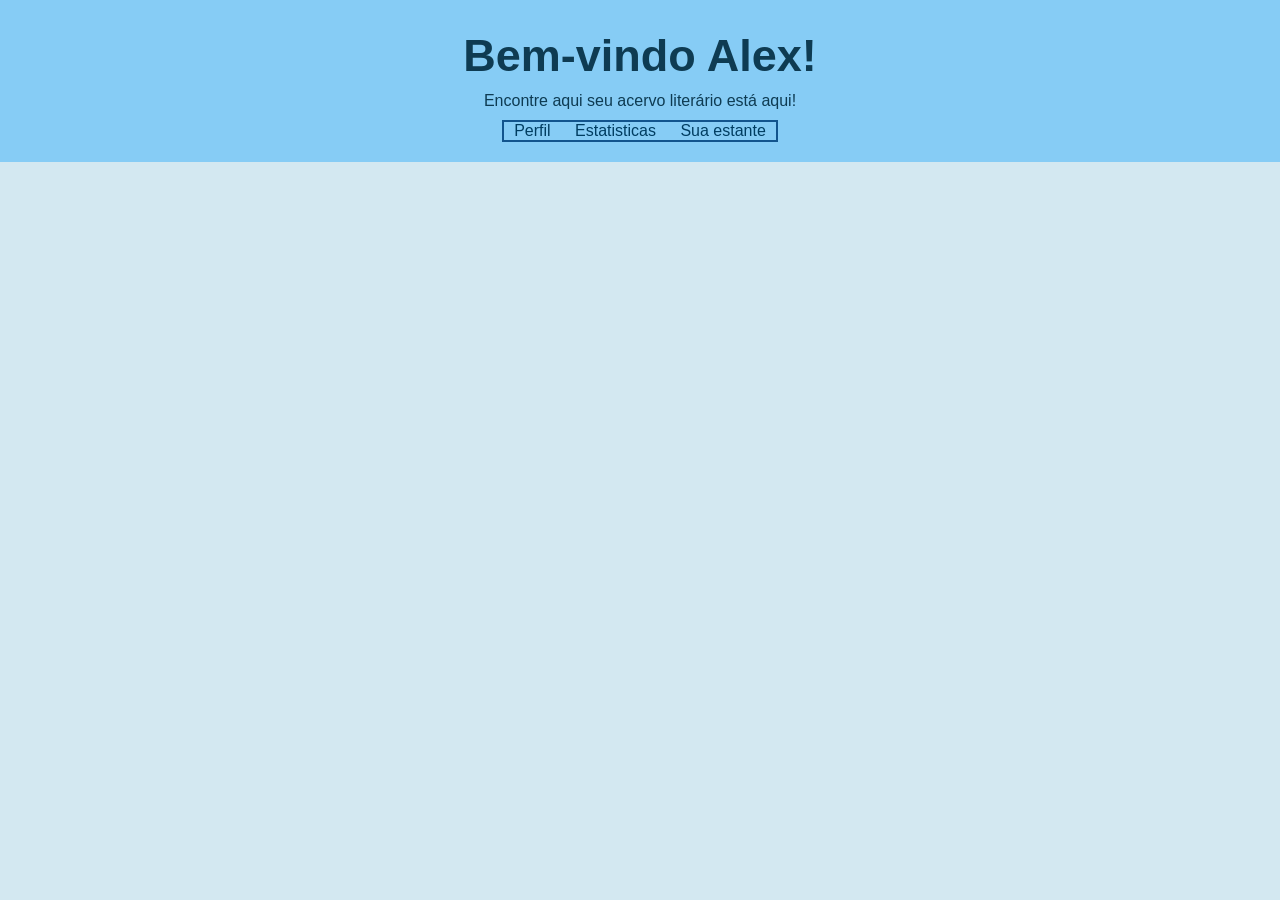
==== index.html @ f669b971 "Primeiro commit" ====
<!DOCTYPE html>
<html lang="pt-br">
<head>
    <meta charset="UTF-8">
    <meta name="viewport" content="width=device-width, initial-scale=1.0">
    <title>Primeiro Site</title>
    <link rel="stylesheet" href="style.css">
</head>
<body>
    <header>
        <h1 id="titulo">Bem-vindo Alex!</h1>
        <p id="sub">Encontre aqui seu acervo literário está aqui!</p>

        <nav>
            <a href="perfil.html">Perfil</a>
            <a href="estatisticas.html">Estatisticas</a>
            <a href="estante.html">Sua estante</a>
        </nav>
    </header>


</body>
</html>
---- style.css ----
*{
    margin: 0;
}

header{
    background-color: rgb(134, 204, 245);
    color: rgb(14, 59, 82);
    padding: 20px;
    display: flex;
    flex-direction: column;
    align-items: center;
}

#titulo{
    margin: 10px 0;
    font-size: 45px;
}

nav{
    border: 2px solid rgb(18, 84, 141);
    margin-top: 10px;
}

a{
    color: rgb(0, 61, 97);
    padding: 0 10px;
    text-decoration: none;
}

a:hover{
    background-color: rgb(76, 127, 221);
}

section{
    background-color: white;
    max-width:fit-content;
    margin: 20px auto;
    padding: 10px;
    border-radius: 8px;
    display: flex;
    gap: 20px;
    flex-wrap: wrap;
    justify-content: flex-start;
    align-items: flex-start;
}

.img-card{
    width: 90%;
    height: 230px;
    object-fit: cover;
    margin: 5px auto;
    border: none;
    border-radius: 5px;
}

article{
    width: 160px;
    height: 360px;
    background-color: rgb(197, 222, 243);
    display: flex;
    flex-direction: column;
    border-radius: 0px;
    box-shadow: 0 3px 8px rgba(0, 0, 0, 0.2);
    transition: 0.3s;
}

.titulo-card{
    margin: 8px, 5px;
    text-align: center;
    font-size: 20px;
    color: rgb(0, 12, 20)
}

.texto-card{
    margin: 0 5px;
}

.botao-card{
    background-color: rgb(80, 155, 216);
    padding: 5px;
    width: 80%;
    margin: auto auto 5px;
    border-radius: 24px;
    text-align: center;
    border: 2px solid rgb(58, 139, 214);
}

.botao-card:hover{
    background-color: rgb(80, 155, 216);
    color: rgb(56, 101, 131);
    padding: 7px;
    width: 80%;
    border: 2px solid rgb(18, 64, 90);
    margin: auto auto 8px;
    text-align: center;
    border: none;
    transition: 0.5s;
}

body {
    background-color: #d3e8f1;
    font-family: Arial, sans-serif;
}

article:hover {
    transform: translateY(-5px);
    box-shadow: 0 8px 15px rgba(0, 0, 0, 0.3);
}
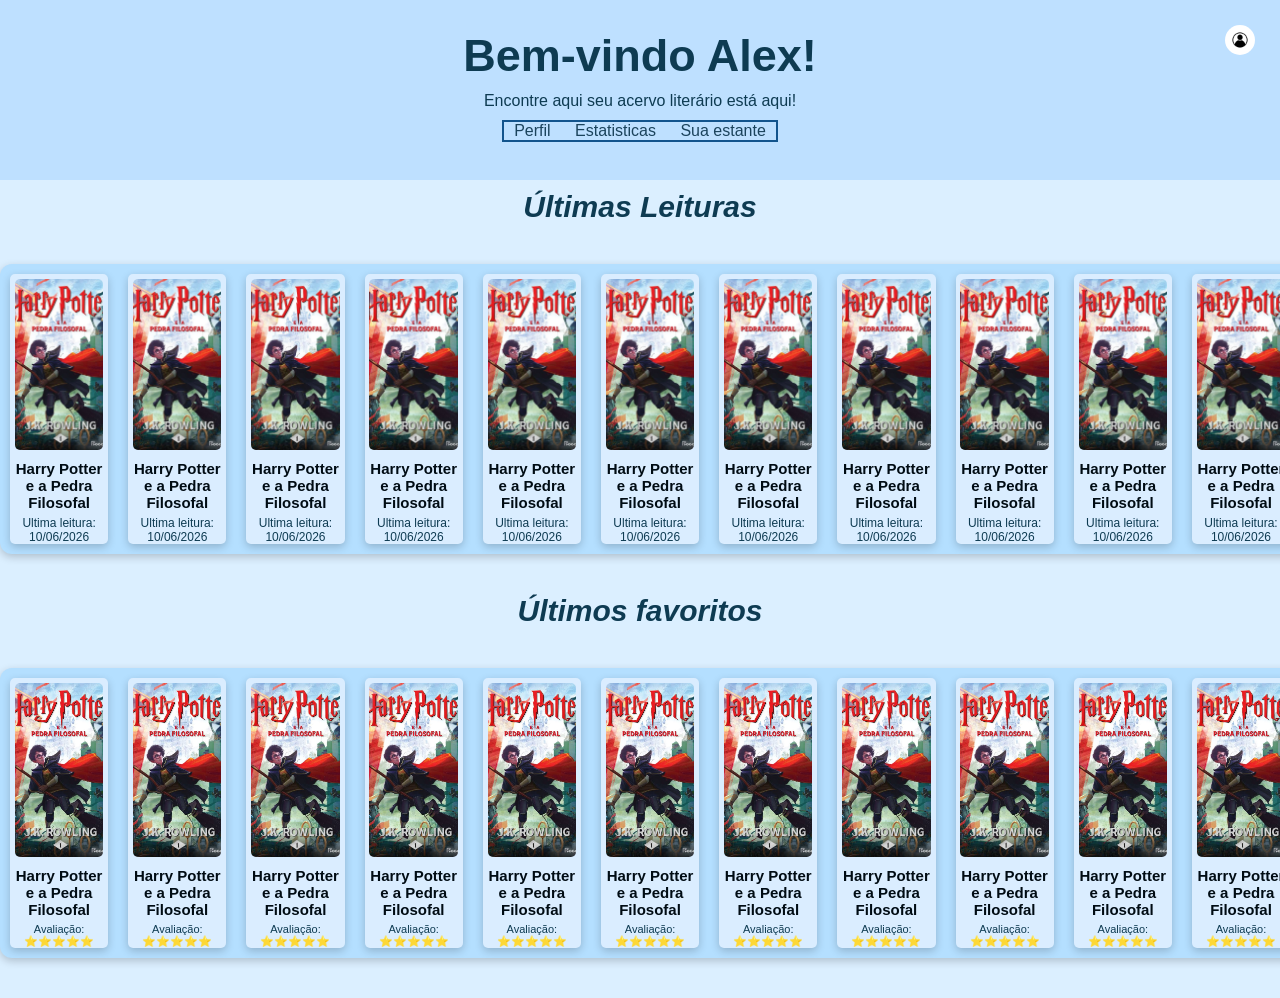
==== commit f717515d: "Criação da Pasta de especificações" ====
--- a/index.html
+++ b/index.html
@@ -6,7 +6,7 @@
     <title>Primeiro Site</title>
     <link rel="stylesheet" href="style.css">
 </head>
-<body>
+<body id="body-inicio">
     <header>
         <h1 id="titulo">Bem-vindo Alex!</h1>
         <p id="sub">Encontre aqui seu acervo literário está aqui!</p>
@@ -16,7 +16,172 @@
             <a href="estatisticas.html">Estatisticas</a>
             <a href="estante.html">Sua estante</a>
         </nav>
+
+       <div>
+            <a href="perfil.html" id="perfil-link"> 
+                <img src="Imagens/Signos/Perfil.jpg" id="perfil">
+            </a>
+       </div>
+
     </header>
+
+
+    <p>
+        <h2 id="ultimas-leituras" >Últimas Leituras</h2>
+    </p>
+
+
+    <section class="historico">
+            <article class="moldura-historico">
+                <img src="Imagens/Harry1.jpg" alt="" class="img-historico">
+                <h1 class="titulo-historico">Harry Potter e a Pedra Filosofal</h1>
+                <a class="ultima-leitura"> Ultima leitura: 10/06/2026  </a>
+            </article>
+
+            <article class="moldura-historico">
+                <img src="Imagens/Harry1.jpg" alt="" class="img-historico">
+                <h1 class="titulo-historico">Harry Potter e a Pedra Filosofal</h1>
+                <a class="ultima-leitura"> Ultima leitura: 10/06/2026  </a>
+            </article>
+
+
+            <article class="moldura-historico">
+                <img src="Imagens/Harry1.jpg" alt="" class="img-historico">
+                <h1 class="titulo-historico">Harry Potter e a Pedra Filosofal</h1>
+                <a class="ultima-leitura"> Ultima leitura: 10/06/2026  </a>
+            </article>
+
+            <article class="moldura-historico">
+                <img src="Imagens/Harry1.jpg" alt="" class="img-historico">
+                <h1 class="titulo-historico">Harry Potter e a Pedra Filosofal</h1>
+                <a class="ultima-leitura"> Ultima leitura: 10/06/2026  </a>
+            </article>
+
+
+            <article class="moldura-historico">
+                <img src="Imagens/Harry1.jpg" alt="" class="img-historico">
+                <h1 class="titulo-historico">Harry Potter e a Pedra Filosofal</h1>
+                <a class="ultima-leitura"> Ultima leitura: 10/06/2026  </a>
+            </article>
+
+            <article class="moldura-historico">
+                <img src="Imagens/Harry1.jpg" alt="" class="img-historico">
+                <h1 class="titulo-historico">Harry Potter e a Pedra Filosofal</h1>
+                <a class="ultima-leitura"> Ultima leitura: 10/06/2026  </a>
+            </article>
+
+            <article class="moldura-historico">
+                <img src="Imagens/Harry1.jpg" alt="" class="img-historico">
+                <h1 class="titulo-historico">Harry Potter e a Pedra Filosofal</h1>
+                <a class="ultima-leitura"> Ultima leitura: 10/06/2026  </a>
+            </article>
+
+
+            <article class="moldura-historico">
+                <img src="Imagens/Harry1.jpg" alt="" class="img-historico">
+                <h1 class="titulo-historico">Harry Potter e a Pedra Filosofal</h1>
+                <a class="ultima-leitura"> Ultima leitura: 10/06/2026  </a>
+            </article>
+
+            <article class="moldura-historico">
+                <img src="Imagens/Harry1.jpg" alt="" class="img-historico">
+                <h1 class="titulo-historico">Harry Potter e a Pedra Filosofal</h1>
+                <a class="ultima-leitura"> Ultima leitura: 10/06/2026  </a>
+            </article>
+
+
+            <article class="moldura-historico">
+                <img src="Imagens/Harry1.jpg" alt="" class="img-historico">
+                <h1 class="titulo-historico">Harry Potter e a Pedra Filosofal</h1>
+                <a class="ultima-leitura"> Ultima leitura: 10/06/2026  </a>
+            </article>
+
+            <article class="moldura-historico">
+                <img src="Imagens/Harry1.jpg" alt="" class="img-historico">
+                <h1 class="titulo-historico">Harry Potter e a Pedra Filosofal</h1>
+                <a class="ultima-leitura"> Ultima leitura: 10/06/2026  </a>
+            </article>
+
+    </section>
+
+
+    <p>
+        <h2 id="ultimas-leituras" >Últimos favoritos</h2>
+    </p>
+
+    <section class="historico">
+            <article class="moldura-historico">
+                <img src="Imagens/Harry1.jpg" alt="" class="img-historico">
+                <h1 class="titulo-historico">Harry Potter e a Pedra Filosofal</h1>
+                <a class="ultima-avaliacao"> Avaliação: ⭐⭐⭐⭐⭐ </a>
+            </article>
+
+            <article class="moldura-historico">
+                <img src="Imagens/Harry1.jpg" alt="" class="img-historico">
+                <h1 class="titulo-historico">Harry Potter e a Pedra Filosofal</h1>
+                <a class="ultima-avaliacao"> Avaliação: ⭐⭐⭐⭐⭐ </a>
+            </article>
+
+
+            <article class="moldura-historico">
+                <img src="Imagens/Harry1.jpg" alt="" class="img-historico">
+                <h1 class="titulo-historico">Harry Potter e a Pedra Filosofal</h1>
+                <a class="ultima-avaliacao"> Avaliação: ⭐⭐⭐⭐⭐ </a>
+            </article>
+
+            <article class="moldura-historico">
+                <img src="Imagens/Harry1.jpg" alt="" class="img-historico">
+                <h1 class="titulo-historico">Harry Potter e a Pedra Filosofal</h1>
+                <a class="ultima-avaliacao"> Avaliação: ⭐⭐⭐⭐⭐ </a>
+            </article>
+
+
+            <article class="moldura-historico">
+                <img src="Imagens/Harry1.jpg" alt="" class="img-historico">
+                <h1 class="titulo-historico">Harry Potter e a Pedra Filosofal</h1>
+                <a class="ultima-avaliacao"> Avaliação: ⭐⭐⭐⭐⭐ </a>
+            </article>
+
+            <article class="moldura-historico">
+                <img src="Imagens/Harry1.jpg" alt="" class="img-historico">
+                <h1 class="titulo-historico">Harry Potter e a Pedra Filosofal</h1>
+                <a class="ultima-avaliacao"> Avaliação: ⭐⭐⭐⭐⭐ </a>
+            </article>
+
+            <article class="moldura-historico">
+                <img src="Imagens/Harry1.jpg" alt="" class="img-historico">
+                <h1 class="titulo-historico">Harry Potter e a Pedra Filosofal</h1>
+                <a class="ultima-avaliacao"> Avaliação: ⭐⭐⭐⭐⭐ </a>
+            </article>
+
+
+            <article class="moldura-historico">
+                <img src="Imagens/Harry1.jpg" alt="" class="img-historico">
+                <h1 class="titulo-historico">Harry Potter e a Pedra Filosofal</h1>
+                <a class="ultima-avaliacao"> Avaliação: ⭐⭐⭐⭐⭐ </a>
+            </article>
+
+            <article class="moldura-historico">
+                <img src="Imagens/Harry1.jpg" alt="" class="img-historico">
+                <h1 class="titulo-historico">Harry Potter e a Pedra Filosofal</h1>
+                <a class="ultima-avaliacao">Avaliação: ⭐⭐⭐⭐⭐  </a>
+            </article>
+
+
+            <article class="moldura-historico">
+                <img src="Imagens/Harry1.jpg" alt="" class="img-historico">
+                <h1 class="titulo-historico">Harry Potter e a Pedra Filosofal</h1>
+                <a class="ultima-avaliacao">Avaliação: ⭐⭐⭐⭐⭐  </a>
+            </article>
+
+            <article class="moldura-historico">
+                <img src="Imagens/Harry1.jpg" alt="" class="img-historico">
+                <h1 class="titulo-historico">Harry Potter e a Pedra Filosofal</h1>
+                <a class="ultima-avaliacao"> Avaliação: ⭐⭐⭐⭐⭐ </a>
+            </article>
+
+    </section>
+
 
 
 </body>
--- a/style.css
+++ b/style.css
@@ -3,12 +3,13 @@
 }
 
 header{
-    background-color: rgb(134, 204, 245);
+    background-color: rgb(190, 224, 255);
     color: rgb(14, 59, 82);
     padding: 20px;
     display: flex;
     flex-direction: column;
     align-items: center;
+    position: relative;
 }
 
 #titulo{
@@ -22,13 +23,13 @@
 }
 
 a{
-    color: rgb(0, 61, 97);
+    color: rgb(27, 67, 92);
     padding: 0 10px;
     text-decoration: none;
 }
 
 a:hover{
-    background-color: rgb(76, 127, 221);
+    background-color: rgb(164, 185, 224);
 }
 
 section{
@@ -65,7 +66,7 @@
 }
 
 .titulo-card{
-    margin: 8px, 5px;
+    margin: 8px 5px;
     text-align: center;
     font-size: 20px;
     color: rgb(0, 12, 20)
@@ -90,7 +91,7 @@
     color: rgb(56, 101, 131);
     padding: 7px;
     width: 80%;
-    border: 2px solid rgb(18, 64, 90);
+    border: 2px solid rgb(247, 250, 252);
     margin: auto auto 8px;
     text-align: center;
     border: none;
@@ -105,4 +106,170 @@
 article:hover {
     transform: translateY(-5px);
     box-shadow: 0 8px 15px rgba(0, 0, 0, 0.3);
-}+}
+
+
+
+
+
+
+.carac {
+    width: 80%;
+    max-width: 1000px;
+    min-height: 500px;
+    background-color: rgb(197, 222, 243);
+    display: flex;
+    flex-direction: row;
+    margin: 40px auto;
+    padding: 20px;
+    border-radius: 12px;
+    box-shadow: 0 3px 8px rgba(0, 0, 0, 0.2);
+    flex-wrap: nowrap;
+}
+
+.carac:hover {
+    transform: translateY(-3px);
+    box-shadow: 0 8px 15px rgba(0, 0, 0, 0.3);
+}
+
+.livro-carac {
+    width: 250px;
+    height: 350px;
+    object-fit: cover;
+
+    border-radius: 8px;
+    box-shadow: 0 3px 8px rgba(0, 0, 0, 0.2);
+    margin:  5px auto;
+}
+
+.livro-carac:hover {
+    transform: translateY(-5px);
+    box-shadow: 0 8px 15px rgba(0, 0, 0, 0.3);
+}
+
+.titulo-carac {
+    text-align: center;
+    font-size: 30px;
+    color: rgb(0, 12, 20);
+    margin: 15px 0;
+}
+
+.texto-carac {
+    max-width: 800px;
+    margin: 10px auto;
+    font-size: 18px;
+    line-height: 1.6;
+    align-items: center;
+    text-align: justify;
+    font-family: Arial, sans-serif;
+}
+.titulo-carac{
+    text-align: center;
+    font-size: 30px;
+    color: rgb(0, 12, 20);
+    margin: 10px 0;
+}
+
+
+
+#proximos-livros{
+    text-align: center;
+}
+ .next_pg{
+    display: inline-block;
+    margin: 20px 6px;
+    padding: 10px 20px;
+    background-color: rgb(80, 155, 216);
+    color: white;
+    text-decoration: none;
+    border-radius: 5px;
+    transition: background-color 0.3s ease;
+
+ }
+
+#perfil{
+    position: absolute;
+    top: 20px;
+    right: 20px;
+    width: 30px;
+    height: 30px;
+    border-radius: 50%;
+    padding: 5px;
+}
+
+#perfil:hover{
+    transform: scale(1.1);
+    transition: transform 0.3s ease;
+}
+
+
+.historico{
+    width: 100%;
+    max-width: 100%;
+    min-height: 200px;
+    background-color: rgb(180, 223, 255);
+    display: flex;
+    flex-direction: row;
+    margin: 40px auto;
+    padding: 10px;
+    border-radius: 12px;
+    box-shadow: 0 3px 8px rgba(0, 0, 0, 0.2);
+    flex-wrap: nowrap;
+}
+
+#ultimas-leituras{
+    font-style: italic;
+    color: rgb(14, 59, 82);
+    text-align: center;
+    font-size: 30px;
+    margin-top: 10px;
+}
+
+.moldura-historico{
+    width: 150px;
+    height: 270px;
+    background-color: rgb(218, 237, 255);
+    display: flex;
+    flex-direction: column;
+    border-radius: 5px;
+    box-shadow: 0 3px 8px rgba(0, 0, 0, 0.2);
+}
+
+.moldura-historico:hover {
+    transform: translateY(-3px);
+    box-shadow: 0 8px 15px rgba(0, 0, 0, 0.3);
+}
+
+.titulo-historico{
+    text-align: center;
+    font-size: 15px;
+    color: rgb(0, 12, 20);
+    margin: 5px 0;
+}
+
+.img-historico{
+    width: 90%;
+    height: 70%;
+    object-fit: cover;
+    margin: 5px auto;
+    border-radius: 5px;
+}
+
+body{
+    background-color:rgb(219, 239, 255)
+}
+
+.ultima-leitura{
+    text-align: center;
+    font-size: 12px;
+    color: rgb(14, 59, 82);
+    font-family: Arial, sans-serif;
+}
+
+.ultima-avaliacao{
+    text-align: center;
+    font-size: 11px;
+    color: rgb(14, 59, 82);
+    font-family: Arial, sans-serif;
+}
+
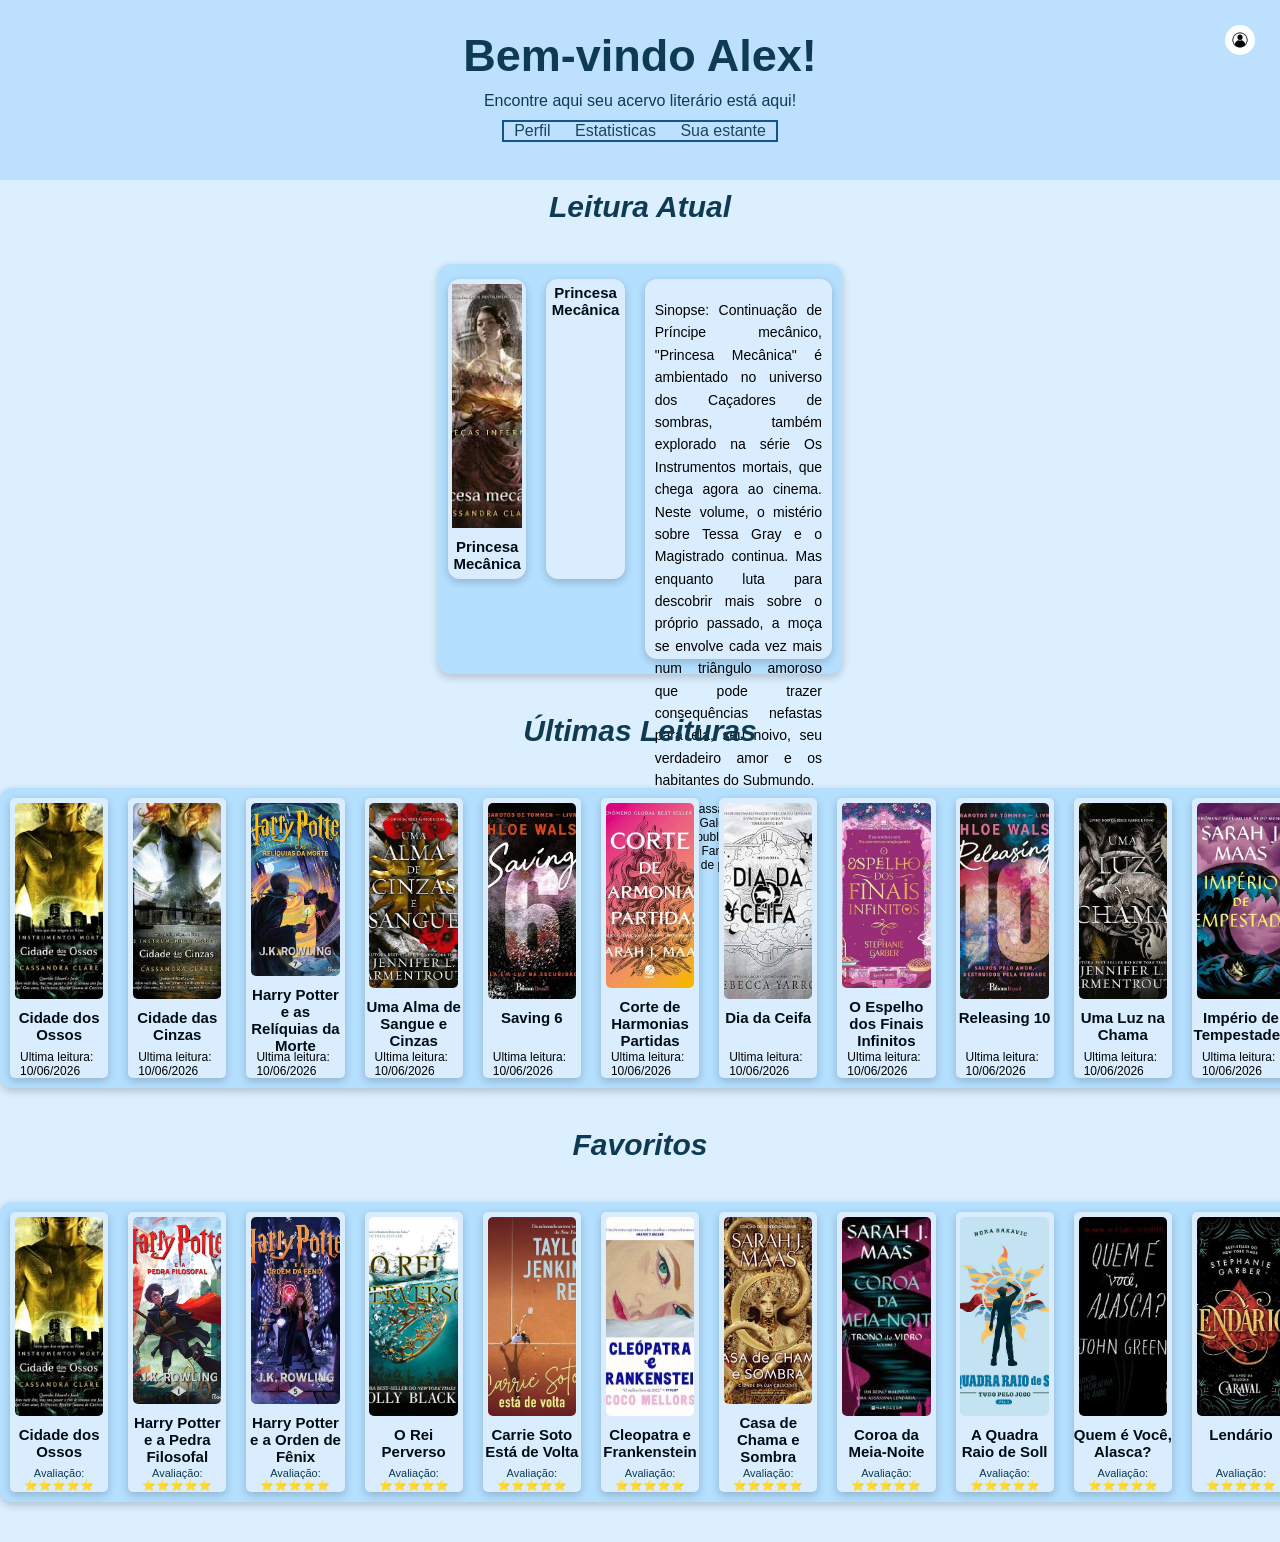
==== commit 59a33672: "Atualizações na página inicial" ====
--- a/index.html
+++ b/index.html
@@ -25,7 +25,31 @@
 
     </header>
 
-
+    <p>
+        <h2 id="ultimas-leituras" >Leitura Atual</h2>
+    </p>
+
+    <section class="leitura-atual">
+            <article class="moldura-atual">
+                <img src="Imagens/Pecas3.jpg" alt="" class="img-atual">
+                <h1 class="titulo-historico">Princesa Mecânica</h1>
+            </article>
+
+            <article class="moldura-atual">
+                <h1 class="titulo-historico">Princesa Mecânica</h1>
+            </article>
+
+
+            <article id="informacao-atual">
+                <p class="sinopse-leitura">Sinopse: Continuação de Príncipe mecânico, "Princesa Mecânica" é ambientado no universo dos Caçadores de sombras, também explorado na série Os Instrumentos mortais, que chega agora ao cinema. Neste volume, o mistério sobre Tessa Gray e o Magistrado continua. Mas enquanto luta para descobrir mais sobre o próprio passado, a moça se envolve cada vez mais num triângulo amoroso que pode trazer consequências nefastas para ela, seu noivo, seu verdadeiro amor e os habitantes do Submundo.</p>
+                <p class="ultima-leitura">Autor: Cassandra Clare</p>
+                <p class="ultima-leitura">Editora: Galera Record</p>
+                <p class="ultima-leitura">Ano de publicação: 2014</p>
+                <p class="ultima-leitura">Gênero: Fantasia</p>
+                <p class="ultima-leitura">Número de páginas: 464</p>
+            </article>
+    </section>
+    
     <p>
         <h2 id="ultimas-leituras" >Últimas Leituras</h2>
     </p>
@@ -33,150 +57,150 @@
 
     <section class="historico">
             <article class="moldura-historico">
+                <img src="Imagens/Cidades1.jpg" alt="" class="img-historico">
+                <h1 class="titulo-historico">Cidade dos Ossos</h1>
+                <a class="ultima-leitura"> Ultima leitura: 10/06/2026  </a>
+            </article>
+
+            <article class="moldura-historico">
+                <img src="Imagens/Cidades2.jpg" alt="" class="img-historico">
+                <h1 class="titulo-historico">Cidade das Cinzas</h1>
+                <a class="ultima-leitura"> Ultima leitura: 10/06/2026  </a>
+            </article>
+
+
+            <article class="moldura-historico">
+                <img src="Imagens/Harry7.jpg" alt="" class="img-historico">
+                <h1 class="titulo-historico">Harry Potter e as Relíquias da Morte</h1>
+                <a class="ultima-leitura"> Ultima leitura: 10/06/2026  </a>
+            </article>
+
+            <article class="moldura-historico">
+                <img src="Imagens/Churrasco5.jpg" alt="" class="img-historico">
+                <h1 class="titulo-historico">Uma Alma de Sangue e Cinzas</h1>
+                <a class="ultima-leitura"> Ultima leitura: 10/06/2026  </a>
+            </article>
+
+
+            <article class="moldura-historico">
+                <img src="Imagens/saving.jpg" alt="" class="img-historico">
+                <h1 class="titulo-historico">Saving 6</h1>
+                <a class="ultima-leitura"> Ultima leitura: 10/06/2026  </a>
+            </article>
+
+            <article class="moldura-historico">
+                <img src="Imagens/Acotar6.jpg" alt="" class="img-historico">
+                <h1 class="titulo-historico">Corte de Harmonias Partidas</h1>
+                <a class="ultima-leitura"> Ultima leitura: 10/06/2026  </a>
+            </article>
+
+            <article class="moldura-historico">
+                <img src="Imagens/dia_da_ceifa.jpg" alt="" class="img-historico">
+                <h1 class="titulo-historico">Dia da Ceifa</h1>
+                <a class="ultima-leitura"> Ultima leitura: 10/06/2026  </a>
+            </article>
+
+
+            <article class="moldura-historico">
+                <img src="Imagens/coracaoP4.jpg" alt="" class="img-historico">
+                <h1 class="titulo-historico">O Espelho dos Finais Infinitos</h1>
+                <a class="ultima-leitura"> Ultima leitura: 10/06/2026  </a>
+            </article>
+
+            <article class="moldura-historico">
+                <img src="Imagens/releasing.jpg" alt="" class="img-historico">
+                <h1 class="titulo-historico">Releasing 10</h1>
+                <a class="ultima-leitura"> Ultima leitura: 10/06/2026  </a>
+            </article>
+
+
+            <article class="moldura-historico">
+                <img src="Imagens/Sera2.jpg" alt="" class="img-historico">
+                <h1 class="titulo-historico">Uma Luz na Chama</h1>
+                <a class="ultima-leitura"> Ultima leitura: 10/06/2026  </a>
+            </article>
+
+            <article class="moldura-historico">
+                <img src="Imagens/tog5.jpg" alt="" class="img-historico">
+                <h1 class="titulo-historico">Império de Tempestades</h1>
+                <a class="ultima-leitura"> Ultima leitura: 10/06/2026  </a>
+            </article>
+
+    </section>
+
+
+    <p>
+        <h2 id="ultimas-leituras" >Favoritos</h2>
+    </p>
+
+    <section class="historico">
+            <article class="moldura-historico">
+                <img src="Imagens/Cidades1.jpg" alt="" class="img-historico">
+                <h1 class="titulo-historico">Cidade dos Ossos</h1>
+                <a class="ultima-avaliacao"> Avaliação: ⭐⭐⭐⭐⭐ </a>
+            </article>
+
+            <article class="moldura-historico">
                 <img src="Imagens/Harry1.jpg" alt="" class="img-historico">
                 <h1 class="titulo-historico">Harry Potter e a Pedra Filosofal</h1>
-                <a class="ultima-leitura"> Ultima leitura: 10/06/2026  </a>
-            </article>
-
-            <article class="moldura-historico">
-                <img src="Imagens/Harry1.jpg" alt="" class="img-historico">
-                <h1 class="titulo-historico">Harry Potter e a Pedra Filosofal</h1>
-                <a class="ultima-leitura"> Ultima leitura: 10/06/2026  </a>
-            </article>
-
-
-            <article class="moldura-historico">
-                <img src="Imagens/Harry1.jpg" alt="" class="img-historico">
-                <h1 class="titulo-historico">Harry Potter e a Pedra Filosofal</h1>
-                <a class="ultima-leitura"> Ultima leitura: 10/06/2026  </a>
-            </article>
-
-            <article class="moldura-historico">
-                <img src="Imagens/Harry1.jpg" alt="" class="img-historico">
-                <h1 class="titulo-historico">Harry Potter e a Pedra Filosofal</h1>
-                <a class="ultima-leitura"> Ultima leitura: 10/06/2026  </a>
-            </article>
-
-
-            <article class="moldura-historico">
-                <img src="Imagens/Harry1.jpg" alt="" class="img-historico">
-                <h1 class="titulo-historico">Harry Potter e a Pedra Filosofal</h1>
-                <a class="ultima-leitura"> Ultima leitura: 10/06/2026  </a>
-            </article>
-
-            <article class="moldura-historico">
-                <img src="Imagens/Harry1.jpg" alt="" class="img-historico">
-                <h1 class="titulo-historico">Harry Potter e a Pedra Filosofal</h1>
-                <a class="ultima-leitura"> Ultima leitura: 10/06/2026  </a>
-            </article>
-
-            <article class="moldura-historico">
-                <img src="Imagens/Harry1.jpg" alt="" class="img-historico">
-                <h1 class="titulo-historico">Harry Potter e a Pedra Filosofal</h1>
-                <a class="ultima-leitura"> Ultima leitura: 10/06/2026  </a>
-            </article>
-
-
-            <article class="moldura-historico">
-                <img src="Imagens/Harry1.jpg" alt="" class="img-historico">
-                <h1 class="titulo-historico">Harry Potter e a Pedra Filosofal</h1>
-                <a class="ultima-leitura"> Ultima leitura: 10/06/2026  </a>
-            </article>
-
-            <article class="moldura-historico">
-                <img src="Imagens/Harry1.jpg" alt="" class="img-historico">
-                <h1 class="titulo-historico">Harry Potter e a Pedra Filosofal</h1>
-                <a class="ultima-leitura"> Ultima leitura: 10/06/2026  </a>
-            </article>
-
-
-            <article class="moldura-historico">
-                <img src="Imagens/Harry1.jpg" alt="" class="img-historico">
-                <h1 class="titulo-historico">Harry Potter e a Pedra Filosofal</h1>
-                <a class="ultima-leitura"> Ultima leitura: 10/06/2026  </a>
-            </article>
-
-            <article class="moldura-historico">
-                <img src="Imagens/Harry1.jpg" alt="" class="img-historico">
-                <h1 class="titulo-historico">Harry Potter e a Pedra Filosofal</h1>
-                <a class="ultima-leitura"> Ultima leitura: 10/06/2026  </a>
-            </article>
-
-    </section>
-
-
-    <p>
-        <h2 id="ultimas-leituras" >Últimos favoritos</h2>
-    </p>
-
-    <section class="historico">
-            <article class="moldura-historico">
-                <img src="Imagens/Harry1.jpg" alt="" class="img-historico">
-                <h1 class="titulo-historico">Harry Potter e a Pedra Filosofal</h1>
-                <a class="ultima-avaliacao"> Avaliação: ⭐⭐⭐⭐⭐ </a>
-            </article>
-
-            <article class="moldura-historico">
-                <img src="Imagens/Harry1.jpg" alt="" class="img-historico">
-                <h1 class="titulo-historico">Harry Potter e a Pedra Filosofal</h1>
-                <a class="ultima-avaliacao"> Avaliação: ⭐⭐⭐⭐⭐ </a>
-            </article>
-
-
-            <article class="moldura-historico">
-                <img src="Imagens/Harry1.jpg" alt="" class="img-historico">
-                <h1 class="titulo-historico">Harry Potter e a Pedra Filosofal</h1>
-                <a class="ultima-avaliacao"> Avaliação: ⭐⭐⭐⭐⭐ </a>
-            </article>
-
-            <article class="moldura-historico">
-                <img src="Imagens/Harry1.jpg" alt="" class="img-historico">
-                <h1 class="titulo-historico">Harry Potter e a Pedra Filosofal</h1>
-                <a class="ultima-avaliacao"> Avaliação: ⭐⭐⭐⭐⭐ </a>
-            </article>
-
-
-            <article class="moldura-historico">
-                <img src="Imagens/Harry1.jpg" alt="" class="img-historico">
-                <h1 class="titulo-historico">Harry Potter e a Pedra Filosofal</h1>
-                <a class="ultima-avaliacao"> Avaliação: ⭐⭐⭐⭐⭐ </a>
-            </article>
-
-            <article class="moldura-historico">
-                <img src="Imagens/Harry1.jpg" alt="" class="img-historico">
-                <h1 class="titulo-historico">Harry Potter e a Pedra Filosofal</h1>
-                <a class="ultima-avaliacao"> Avaliação: ⭐⭐⭐⭐⭐ </a>
-            </article>
-
-            <article class="moldura-historico">
-                <img src="Imagens/Harry1.jpg" alt="" class="img-historico">
-                <h1 class="titulo-historico">Harry Potter e a Pedra Filosofal</h1>
-                <a class="ultima-avaliacao"> Avaliação: ⭐⭐⭐⭐⭐ </a>
-            </article>
-
-
-            <article class="moldura-historico">
-                <img src="Imagens/Harry1.jpg" alt="" class="img-historico">
-                <h1 class="titulo-historico">Harry Potter e a Pedra Filosofal</h1>
-                <a class="ultima-avaliacao"> Avaliação: ⭐⭐⭐⭐⭐ </a>
-            </article>
-
-            <article class="moldura-historico">
-                <img src="Imagens/Harry1.jpg" alt="" class="img-historico">
-                <h1 class="titulo-historico">Harry Potter e a Pedra Filosofal</h1>
+                <a class="ultima-avaliacao"> Avaliação: ⭐⭐⭐⭐⭐ </a>
+            </article>
+
+
+            <article class="moldura-historico">
+                <img src="Imagens/Harry5.jpg" alt="" class="img-historico">
+                <h1 class="titulo-historico">Harry Potter e a Orden de Fênix</h1>
+                <a class="ultima-avaliacao"> Avaliação: ⭐⭐⭐⭐⭐ </a>
+            </article>
+
+            <article class="moldura-historico">
+                <img src="Imagens/cardan2.jpg" alt="" class="img-historico">
+                <h1 class="titulo-historico">O Rei Perverso</h1>
+                <a class="ultima-avaliacao"> Avaliação: ⭐⭐⭐⭐⭐ </a>
+            </article>
+
+
+            <article class="moldura-historico">
+                <img src="Imagens/tjr4.jpg" alt="" class="img-historico">
+                <h1 class="titulo-historico">Carrie Soto Está de Volta</h1>
+                <a class="ultima-avaliacao"> Avaliação: ⭐⭐⭐⭐⭐ </a>
+            </article>
+
+            <article class="moldura-historico">
+                <img src="Imagens/coco2.jpg" alt="" class="img-historico">
+                <h1 class="titulo-historico">Cleopatra e Frankenstein</h1>
+                <a class="ultima-avaliacao"> Avaliação: ⭐⭐⭐⭐⭐ </a>
+            </article>
+
+            <article class="moldura-historico">
+                <img src="Imagens/CCity3.jpg" alt="" class="img-historico">
+                <h1 class="titulo-historico">Casa de Chama e Sombra</h1>
+                <a class="ultima-avaliacao"> Avaliação: ⭐⭐⭐⭐⭐ </a>
+            </article>
+
+
+            <article class="moldura-historico">
+                <img src="Imagens/tog2.jpg" alt="" class="img-historico">
+                <h1 class="titulo-historico">Coroa da Meia-Noite</h1>
+                <a class="ultima-avaliacao"> Avaliação: ⭐⭐⭐⭐⭐ </a>
+            </article>
+
+            <article class="moldura-historico">
+                <img src="Imagens/raposas4.jpg" alt="" class="img-historico">
+                <h1 class="titulo-historico">A Quadra Raio de Soll</h1>
                 <a class="ultima-avaliacao">Avaliação: ⭐⭐⭐⭐⭐  </a>
             </article>
 
 
             <article class="moldura-historico">
-                <img src="Imagens/Harry1.jpg" alt="" class="img-historico">
-                <h1 class="titulo-historico">Harry Potter e a Pedra Filosofal</h1>
+                <img src="Imagens/green5.jpg" alt="" class="img-historico">
+                <h1 class="titulo-historico">Quem é Você, Alasca?</h1>
                 <a class="ultima-avaliacao">Avaliação: ⭐⭐⭐⭐⭐  </a>
             </article>
 
             <article class="moldura-historico">
-                <img src="Imagens/Harry1.jpg" alt="" class="img-historico">
-                <h1 class="titulo-historico">Harry Potter e a Pedra Filosofal</h1>
+                <img src="Imagens/lendario.jpg" alt="" class="img-historico">
+                <h1 class="titulo-historico">Lendário</h1>
                 <a class="ultima-avaliacao"> Avaliação: ⭐⭐⭐⭐⭐ </a>
             </article>
 
--- a/style.css
+++ b/style.css
@@ -60,7 +60,7 @@
     background-color: rgb(197, 222, 243);
     display: flex;
     flex-direction: column;
-    border-radius: 0px;
+    border-radius: 10px;
     box-shadow: 0 3px 8px rgba(0, 0, 0, 0.2);
     transition: 0.3s;
 }
@@ -130,6 +130,7 @@
 .carac:hover {
     transform: translateY(-3px);
     box-shadow: 0 8px 15px rgba(0, 0, 0, 0.3);
+    transition: 0.5s;
 }
 
 .livro-carac {
@@ -145,6 +146,7 @@
 .livro-carac:hover {
     transform: translateY(-5px);
     box-shadow: 0 8px 15px rgba(0, 0, 0, 0.3);
+    transition: 0.5s;
 }
 
 .titulo-carac {
@@ -227,7 +229,7 @@
 
 .moldura-historico{
     width: 150px;
-    height: 270px;
+    height: 280px;
     background-color: rgb(218, 237, 255);
     display: flex;
     flex-direction: column;
@@ -245,11 +247,12 @@
     font-size: 15px;
     color: rgb(0, 12, 20);
     margin: 5px 0;
+    min-height: 36px;
 }
 
 .img-historico{
     width: 90%;
-    height: 70%;
+    height: 200px;
     object-fit: cover;
     margin: 5px auto;
     border-radius: 5px;
@@ -261,15 +264,100 @@
 
 .ultima-leitura{
     text-align: center;
-    font-size: 12px;
-    color: rgb(14, 59, 82);
-    font-family: Arial, sans-serif;
-}
-
-.ultima-avaliacao{
-    text-align: center;
     font-size: 11px;
     color: rgb(14, 59, 82);
     font-family: Arial, sans-serif;
 }
 
+.ultima-avaliacao{
+    text-align: center;
+    font-size: 11px;
+    color: rgb(14, 59, 82);
+    font-family: Arial, sans-serif;
+}
+
+.botao-carac {
+    display: inline-block;
+    background-color: rgb(80, 155, 216);
+    padding: 10px 15px;
+    margin-top: 30px;
+    margin-left:180px;
+    border-radius: 24px;
+    text-align: center;
+    border: transparent;
+}
+
+.botao-carac:hover {
+    background-color: rgb(80, 155, 216);
+    padding: 12px 17px;
+    border: 2px solid rgb(247, 250, 252);
+    margin-top: 30px;
+    margin-left:180px;
+    text-align: center;
+    border: none;
+    transition: 0.3s;
+}
+
+.leitura-atual{
+    width: 100%;
+    max-width: 30%;
+    min-height: 100px;
+    background-color: rgb(180, 223, 255);
+    display: flex;
+    flex-direction: row;
+    margin: 40px auto;
+    padding: 10px;
+    border-radius: 12px;
+    box-shadow: 0 3px 8px rgba(0, 0, 0, 0.2);
+    flex-wrap: nowrap;
+}
+
+.img-atual{
+    width: 90%;
+    height: 250px;
+    object-fit: cover;
+    margin: 5px auto;
+    border: none;
+    align-items: center;
+}
+
+.moldura-atual{
+    width: 180px;
+    margin:  5px auto;
+    height: 300px;
+    background-color: rgb(218, 237, 255);
+    display: flex;
+    flex-direction: column;
+    border-radius: 12px;
+    box-shadow: 0 3px 8px rgba(0, 0, 0, 0.2);
+}
+
+#informacao-atual{
+    width: 100%;
+    max-width: 60%;
+    min-height: 200px;
+    background-color: rgb(218, 237, 255);
+    display: flex;
+    flex-direction: column;
+    margin: 5px auto;
+    padding: 10px;
+    border-radius: 12px;
+    box-shadow: 0 3px 8px rgba(0, 0, 0, 0.2);
+    flex-wrap: nowrap;
+}
+
+.sinopse-leitura{
+    text-align: justify;
+    font-size: 14px;
+    line-height: 1.6;
+    align-items: center;
+    font-family: Arial, sans-serif;
+    margin: 10px auto;
+}
+
+.ultima-leitura{
+    text-align:left;
+    font-size: 12px;
+    color: rgb(0, 0, 0);
+    font-family: Arial, sans-serif;
+}
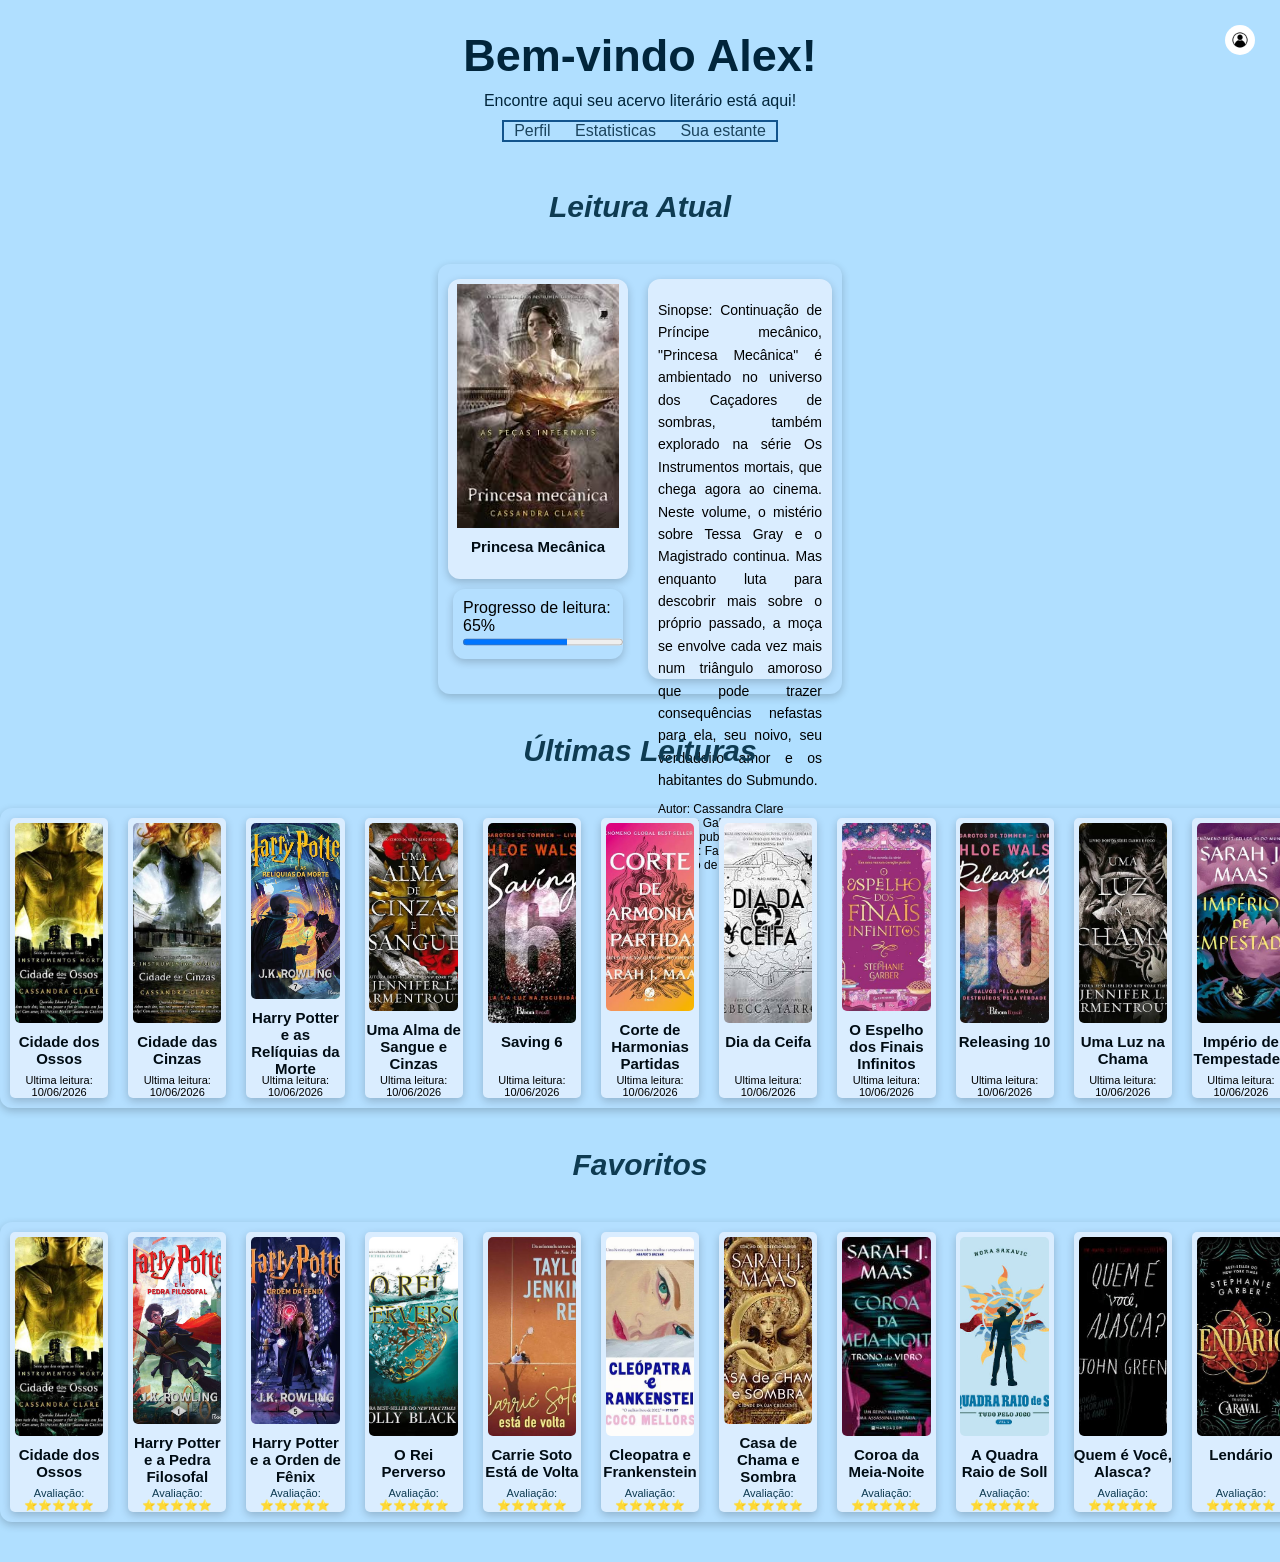
==== commit be37d455: "Finalização das estantes e do inicio" ====
--- a/index.html
+++ b/index.html
@@ -7,7 +7,7 @@
     <link rel="stylesheet" href="style.css">
 </head>
 <body id="body-inicio">
-    <header>
+    <header id="header-inicio">
         <h1 id="titulo">Bem-vindo Alex!</h1>
         <p id="sub">Encontre aqui seu acervo literário está aqui!</p>
 
@@ -30,23 +30,30 @@
     </p>
 
     <section class="leitura-atual">
-            <article class="moldura-atual">
-                <img src="Imagens/Pecas3.jpg" alt="" class="img-atual">
-                <h1 class="titulo-historico">Princesa Mecânica</h1>
-            </article>
-
-            <article class="moldura-atual">
-                <h1 class="titulo-historico">Princesa Mecânica</h1>
-            </article>
+<div class="lado-esquerdo">
+
+    <article class="moldura-atual">
+        <img src="Imagens/Pecas3.jpg" alt="" class="img-atual">
+        <h1 class="titulo-historico">Princesa Mecânica</h1>
+    </article>
+
+    <article id="porcentagem">
+        <p>Progresso de leitura: 65%</p>
+        <progress value="65" max="100" class="barra-progresso"></progress>
+    </article>
+
+</div>
+
+
 
 
             <article id="informacao-atual">
                 <p class="sinopse-leitura">Sinopse: Continuação de Príncipe mecânico, "Princesa Mecânica" é ambientado no universo dos Caçadores de sombras, também explorado na série Os Instrumentos mortais, que chega agora ao cinema. Neste volume, o mistério sobre Tessa Gray e o Magistrado continua. Mas enquanto luta para descobrir mais sobre o próprio passado, a moça se envolve cada vez mais num triângulo amoroso que pode trazer consequências nefastas para ela, seu noivo, seu verdadeiro amor e os habitantes do Submundo.</p>
-                <p class="ultima-leitura">Autor: Cassandra Clare</p>
-                <p class="ultima-leitura">Editora: Galera Record</p>
-                <p class="ultima-leitura">Ano de publicação: 2014</p>
-                <p class="ultima-leitura">Gênero: Fantasia</p>
-                <p class="ultima-leitura">Número de páginas: 464</p>
+                <p class="ultima-att">Autor: Cassandra Clare</p>
+                <p class="ultima-att">Editora: Galera Record</p>
+                <p class="ultima-att">Ano de publicação: 2014</p>
+                <p class="ultima-att">Gênero: Fantasia</p>
+                <p class="ultima-att">Número de páginas: 464</p>
             </article>
     </section>
     
--- a/style.css
+++ b/style.css
@@ -3,8 +3,8 @@
 }
 
 header{
-    background-color: rgb(190, 224, 255);
-    color: rgb(14, 59, 82);
+    background-color:rgb(176, 223, 255);
+    color: rgb(1, 37, 59);
     padding: 20px;
     display: flex;
     flex-direction: column;
@@ -29,11 +29,11 @@
 }
 
 a:hover{
-    background-color: rgb(164, 185, 224);
+    background-color:rgb(176, 223, 255)
 }
 
 section{
-    background-color: white;
+    background-color: rgba(65, 185, 255, 0.171);
     max-width:fit-content;
     margin: 20px auto;
     padding: 10px;
@@ -258,14 +258,22 @@
     border-radius: 5px;
 }
 
-body{
-    background-color:rgb(219, 239, 255)
+#body-inicio{
+    background-color:rgb(176, 223, 255)
 }
 
 .ultima-leitura{
+    align-items: center;
     text-align: center;
     font-size: 11px;
-    color: rgb(14, 59, 82);
+    color: rgb(0, 0, 0);
+    font-family: Arial, sans-serif;
+}
+
+.ultima-att{
+    align-items: left;
+    font-size: 12px;
+    color: rgb(0, 0, 0);
     font-family: Arial, sans-serif;
 }
 
@@ -305,6 +313,7 @@
     background-color: rgb(180, 223, 255);
     display: flex;
     flex-direction: row;
+    align-items: flex-start;
     margin: 40px auto;
     padding: 10px;
     border-radius: 12px;
@@ -334,8 +343,8 @@
 
 #informacao-atual{
     width: 100%;
-    max-width: 60%;
-    min-height: 200px;
+    width: 600px;
+    height: 380px;
     background-color: rgb(218, 237, 255);
     display: flex;
     flex-direction: column;
@@ -351,13 +360,30 @@
     font-size: 14px;
     line-height: 1.6;
     align-items: center;
+    display: flex;
+    flex-direction: column;
     font-family: Arial, sans-serif;
     margin: 10px auto;
 }
 
-.ultima-leitura{
-    text-align:left;
-    font-size: 12px;
-    color: rgb(0, 0, 0);
-    font-family: Arial, sans-serif;
-}+
+
+#porcentagem {
+    width: 150px;
+    height: 50px;
+    min-height: 0;
+    background-color: rgb(180, 223, 255);
+    display: flex;
+    flex-direction: column;
+    margin: 5px auto;
+    padding: 10px;
+    border-radius: 12px;
+    box-shadow: 0 3px 8px rgba(0, 0, 0, 0.2);
+}
+
+.lado-esquerdo {
+    display: flex;
+    flex-direction: column;
+    align-items: center;
+}
+
